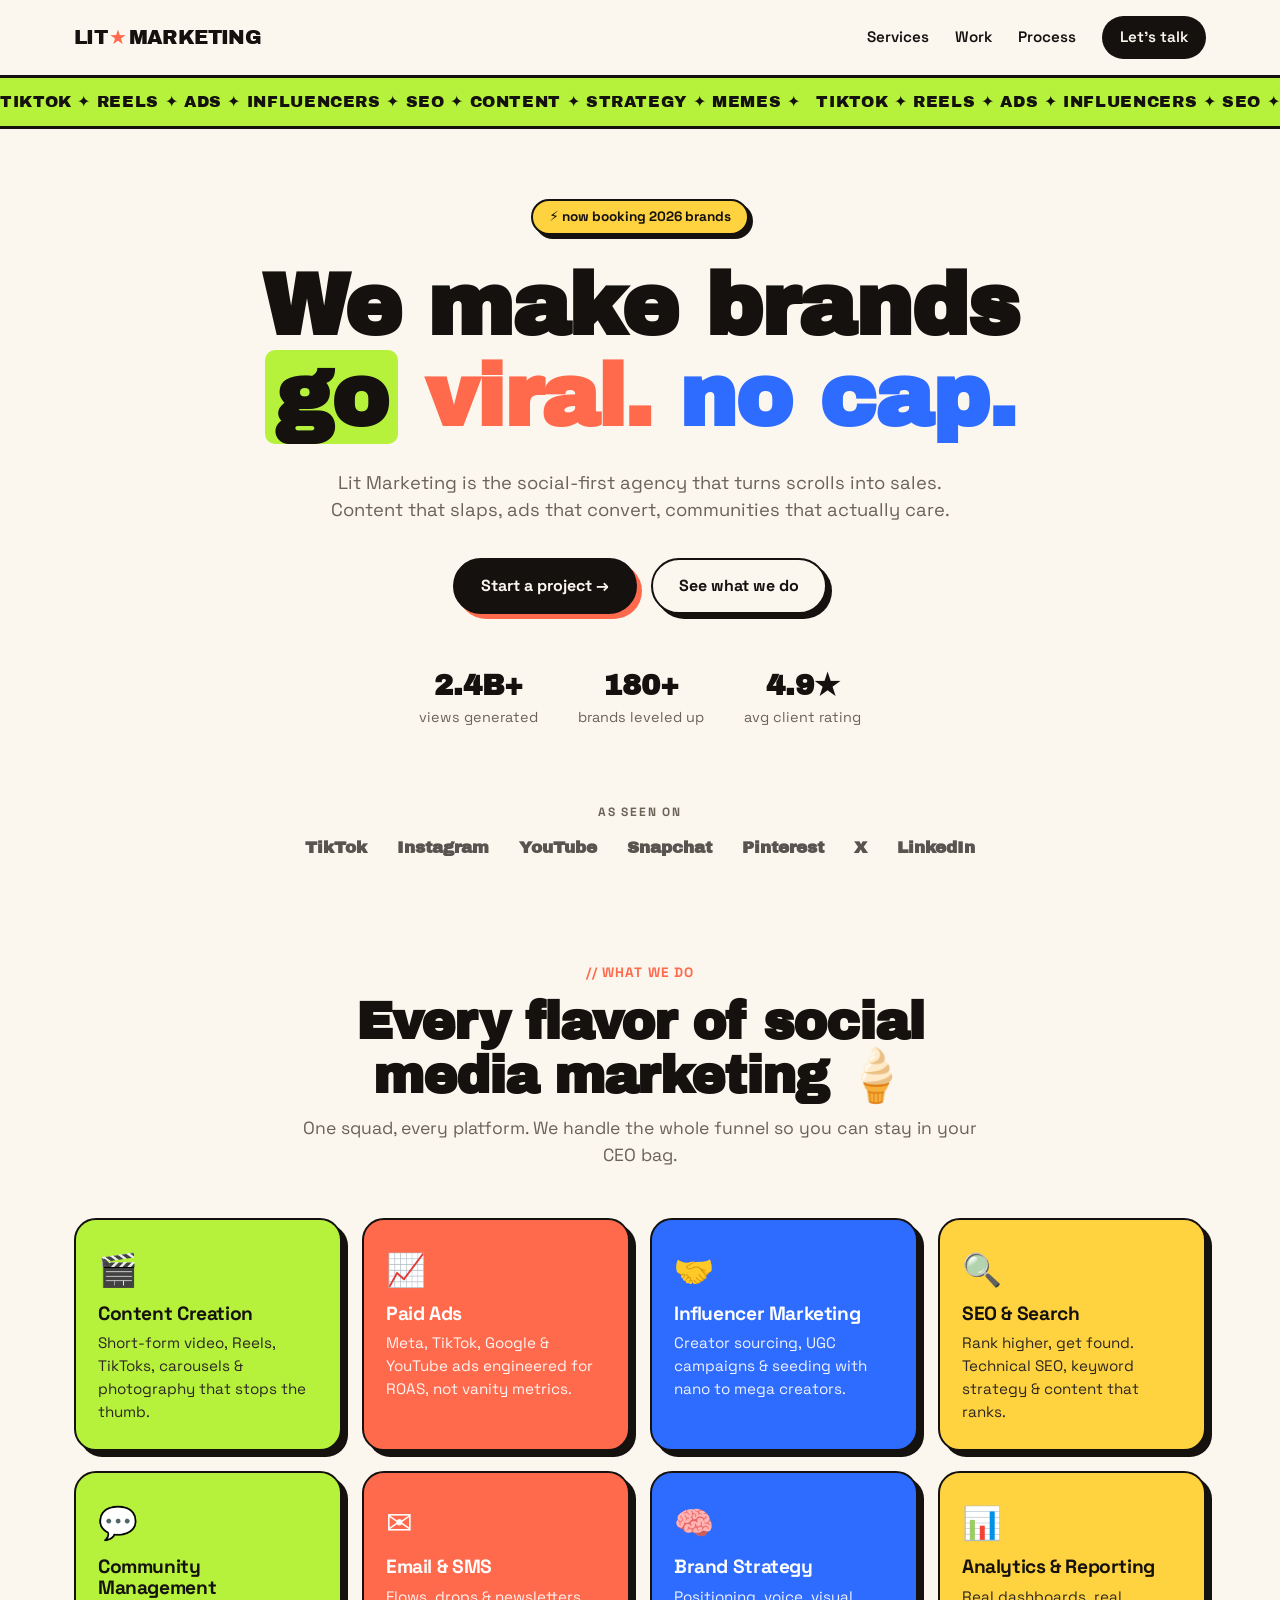
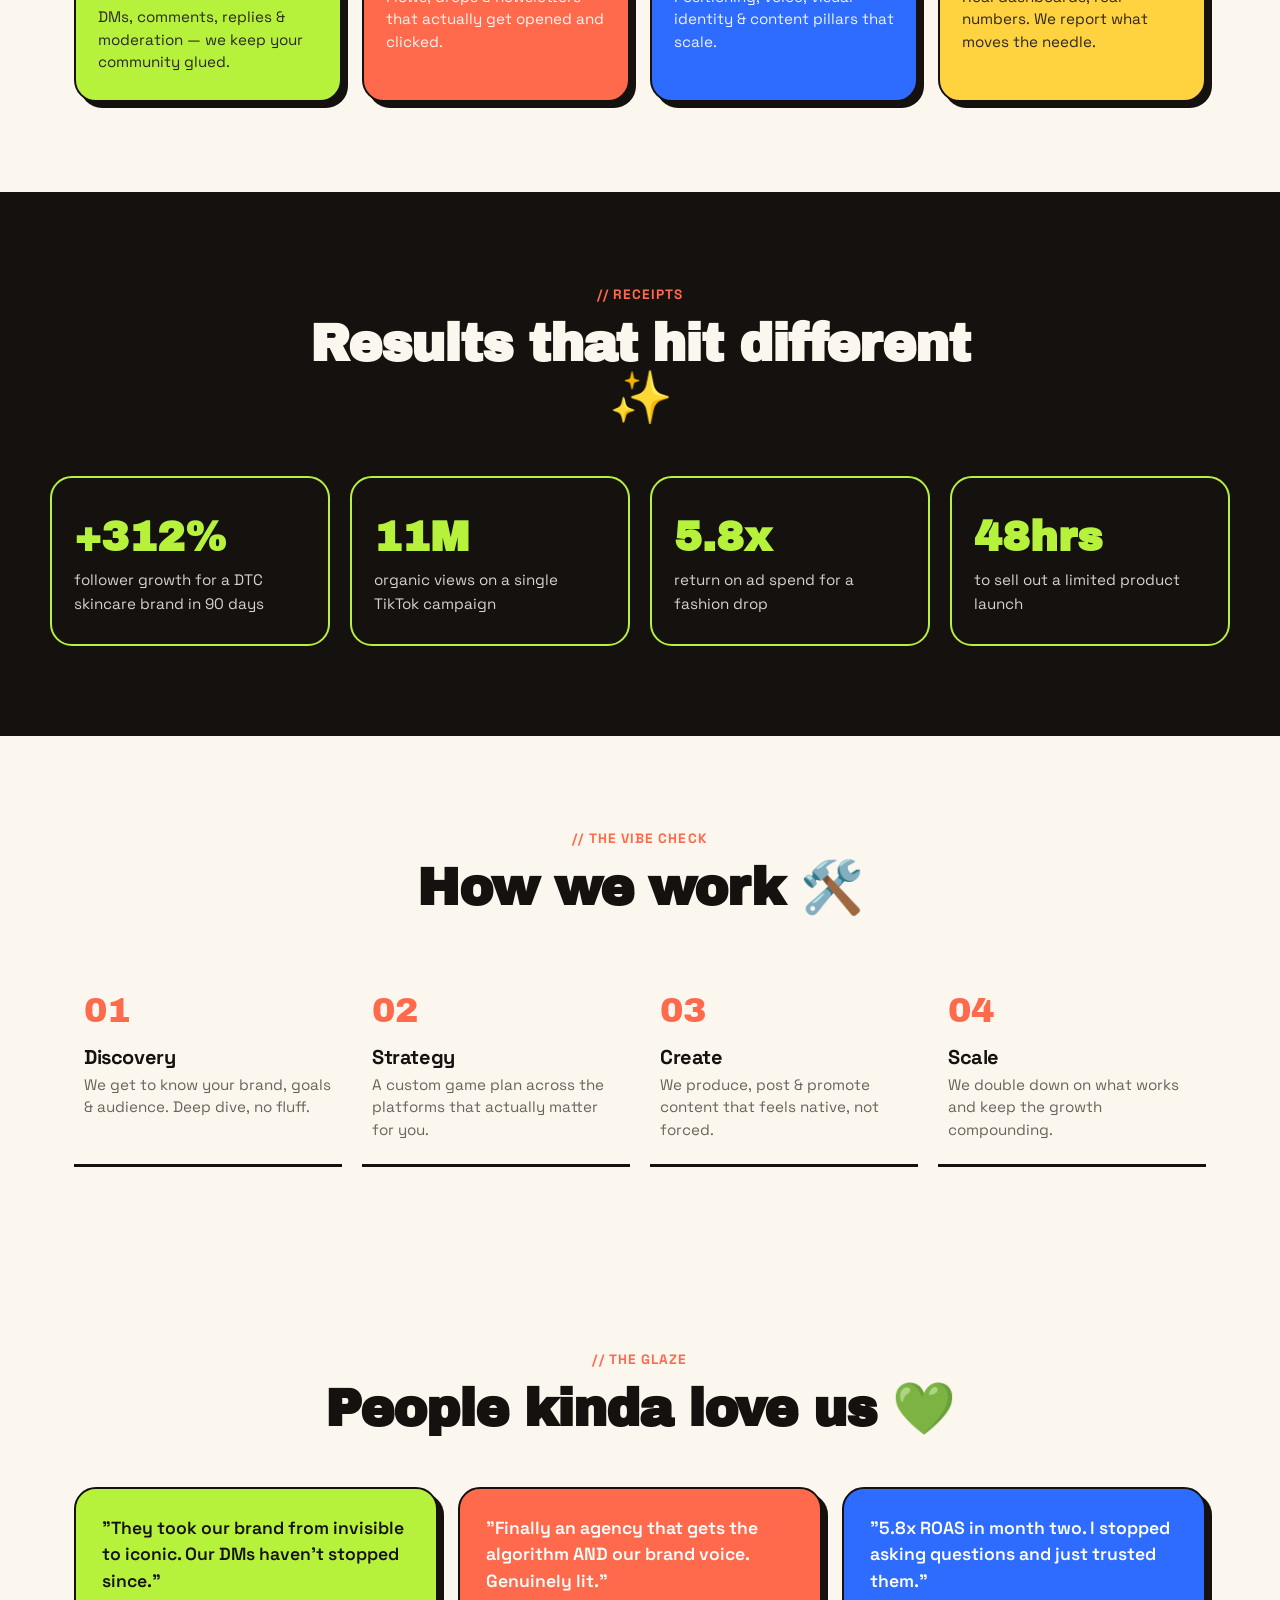
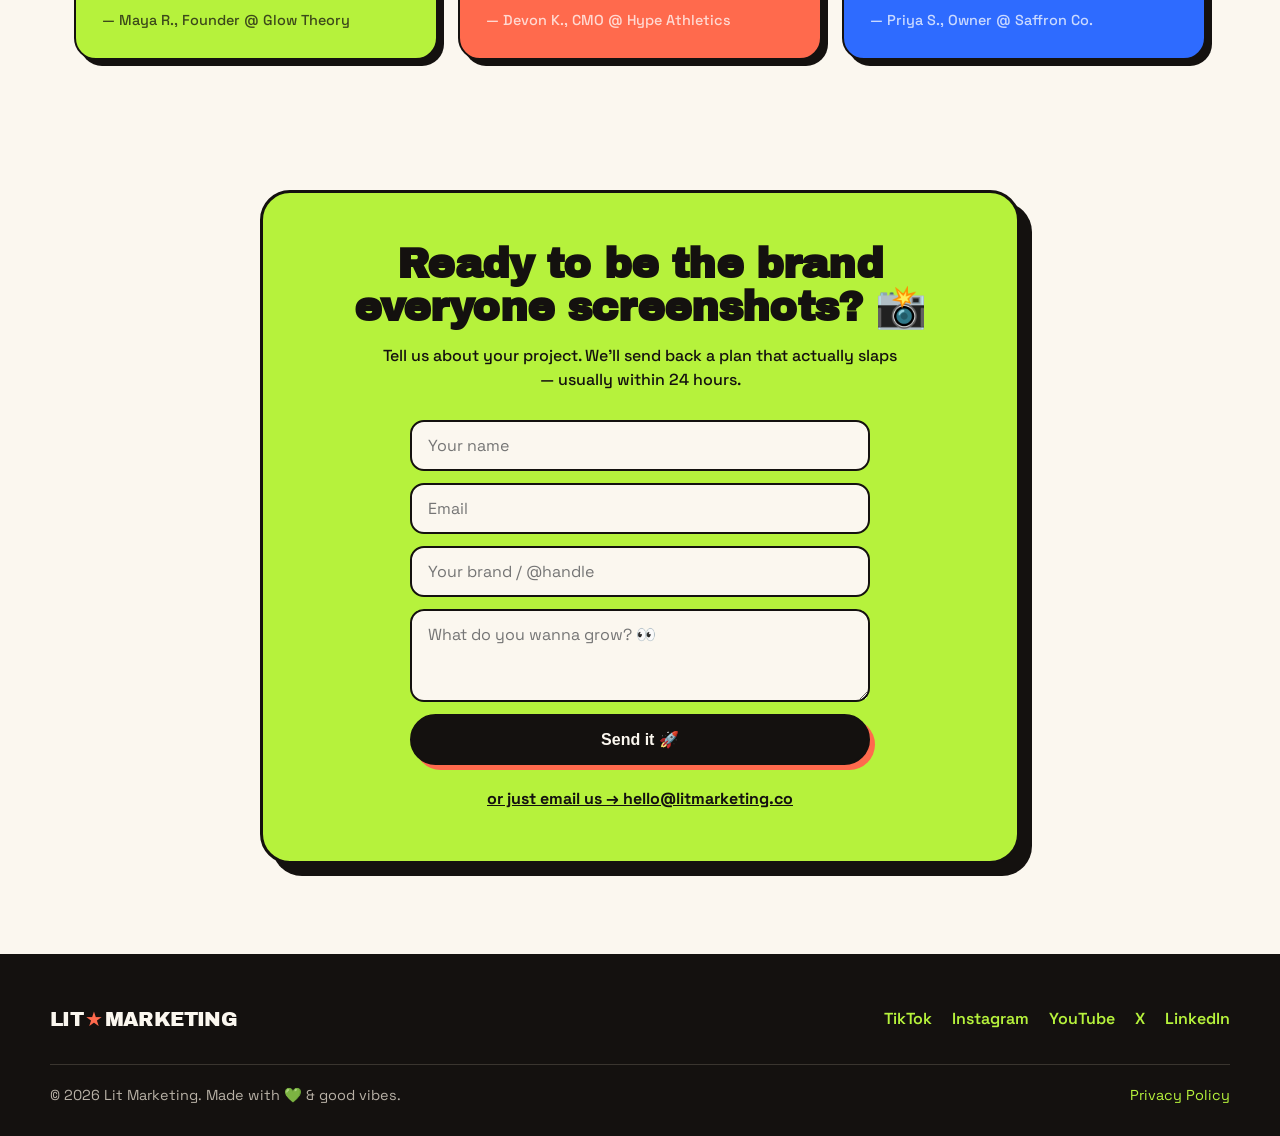
==== index.html @ 9ae71920 "Initial commit: Lit Marketing landing page + privacy policy" ====
<!DOCTYPE html>
<html lang="en">
<head>
  <meta charset="UTF-8" />
  <meta name="viewport" content="width=device-width, initial-scale=1.0" />
  <title>Lit Marketing — We Make Brands Go Viral 🔥</title>
  <meta name="description" content="Lit Marketing is a Gen-Z social media marketing agency. Content, ads, influencer, TikTok, Reels, SEO & more. Let's make your brand iconic." />
  <link rel="preconnect" href="https://fonts.googleapis.com" />
  <link rel="preconnect" href="https://fonts.gstatic.com" crossorigin />
  <link href="https://fonts.googleapis.com/css2?family=Space+Grotesk:wght@400;500;600;700&family=Archivo+Black&display=swap" rel="stylesheet" />
  <link rel="stylesheet" href="styles.css" />
</head>
<body>
  <!-- NAV -->
  <header class="nav">
    <a href="#" class="logo">LIT<span>★</span>MARKETING</a>
    <nav class="nav-links">
      <a href="#services">Services</a>
      <a href="#work">Work</a>
      <a href="#process">Process</a>
      <a href="#contact" class="nav-cta">Let's talk</a>
    </nav>
  </header>

  <!-- MARQUEE -->
  <div class="marquee">
    <div class="marquee-track">
      <span>TIKTOK ✦ REELS ✦ ADS ✦ INFLUENCERS ✦ SEO ✦ CONTENT ✦ STRATEGY ✦ MEMES ✦ </span>
      <span>TIKTOK ✦ REELS ✦ ADS ✦ INFLUENCERS ✦ SEO ✦ CONTENT ✦ STRATEGY ✦ MEMES ✦ </span>
    </div>
  </div>

  <!-- HERO -->
  <section class="hero">
    <div class="hero-badge">⚡ now booking 2026 brands</div>
    <h1>We make brands<br /><span class="hl-green">go</span> <span class="hl-coral">viral.</span> <span class="wink">no cap.</span></h1>
    <p class="hero-sub">Lit Marketing is the social-first agency that turns scrolls into sales. Content that slaps, ads that convert, communities that actually care.</p>
    <div class="hero-cta">
      <a href="#contact" class="btn btn-dark">Start a project →</a>
      <a href="#services" class="btn btn-ghost">See what we do</a>
    </div>
    <div class="hero-stats">
      <div><strong>2.4B+</strong><span>views generated</span></div>
      <div><strong>180+</strong><span>brands leveled up</span></div>
      <div><strong>4.9★</strong><span>avg client rating</span></div>
    </div>
  </section>

  <!-- LOGOS / TRUST -->
  <div class="logos">
    <span>as seen on</span>
    <div class="logo-row">
      <b>TikTok</b><b>Instagram</b><b>YouTube</b><b>Snapchat</b><b>Pinterest</b><b>X</b><b>LinkedIn</b>
    </div>
  </div>

  <!-- SERVICES -->
  <section id="services" class="section">
    <div class="section-head">
      <span class="eyebrow">// what we do</span>
      <h2>Every flavor of social media marketing 🍦</h2>
      <p>One squad, every platform. We handle the whole funnel so you can stay in your CEO bag.</p>
    </div>
    <div class="cards">
      <article class="card c-green">
        <div class="card-emoji">🎬</div>
        <h3>Content Creation</h3>
        <p>Short-form video, Reels, TikToks, carousels & photography that stops the thumb.</p>
      </article>
      <article class="card c-coral">
        <div class="card-emoji">📈</div>
        <h3>Paid Ads</h3>
        <p>Meta, TikTok, Google & YouTube ads engineered for ROAS, not vanity metrics.</p>
      </article>
      <article class="card c-blue">
        <div class="card-emoji">🤝</div>
        <h3>Influencer Marketing</h3>
        <p>Creator sourcing, UGC campaigns & seeding with nano to mega creators.</p>
      </article>
      <article class="card c-yellow">
        <div class="card-emoji">🔍</div>
        <h3>SEO & Search</h3>
        <p>Rank higher, get found. Technical SEO, keyword strategy & content that ranks.</p>
      </article>
      <article class="card c-green">
        <div class="card-emoji">💬</div>
        <h3>Community Management</h3>
        <p>DMs, comments, replies & moderation — we keep your community glued.</p>
      </article>
      <article class="card c-coral">
        <div class="card-emoji">✉️</div>
        <h3>Email & SMS</h3>
        <p>Flows, drops & newsletters that actually get opened and clicked.</p>
      </article>
      <article class="card c-blue">
        <div class="card-emoji">🧠</div>
        <h3>Brand Strategy</h3>
        <p>Positioning, voice, visual identity & content pillars that scale.</p>
      </article>
      <article class="card c-yellow">
        <div class="card-emoji">📊</div>
        <h3>Analytics & Reporting</h3>
        <p>Real dashboards, real numbers. We report what moves the needle.</p>
      </article>
    </div>
  </section>

  <!-- WORK / RESULTS -->
  <section id="work" class="section work">
    <div class="section-head">
      <span class="eyebrow">// receipts</span>
      <h2>Results that hit different ✨</h2>
    </div>
    <div class="result-grid">
      <div class="result"><strong>+312%</strong><span>follower growth for a DTC skincare brand in 90 days</span></div>
      <div class="result"><strong>11M</strong><span>organic views on a single TikTok campaign</span></div>
      <div class="result"><strong>5.8x</strong><span>return on ad spend for a fashion drop</span></div>
      <div class="result"><strong>48hrs</strong><span>to sell out a limited product launch</span></div>
    </div>
  </section>

  <!-- PROCESS -->
  <section id="process" class="section">
    <div class="section-head">
      <span class="eyebrow">// the vibe check</span>
      <h2>How we work 🛠️</h2>
    </div>
    <div class="steps">
      <div class="step"><span class="step-num">01</span><h3>Discovery</h3><p>We get to know your brand, goals & audience. Deep dive, no fluff.</p></div>
      <div class="step"><span class="step-num">02</span><h3>Strategy</h3><p>A custom game plan across the platforms that actually matter for you.</p></div>
      <div class="step"><span class="step-num">03</span><h3>Create</h3><p>We produce, post & promote content that feels native, not forced.</p></div>
      <div class="step"><span class="step-num">04</span><h3>Scale</h3><p>We double down on what works and keep the growth compounding.</p></div>
    </div>
  </section>

  <!-- TESTIMONIALS -->
  <section class="section testi">
    <div class="section-head">
      <span class="eyebrow">// the glaze</span>
      <h2>People kinda love us 💚</h2>
    </div>
    <div class="quotes">
      <blockquote class="q-green">"They took our brand from invisible to iconic. Our DMs haven't stopped since."<cite>— Maya R., Founder @ Glow Theory</cite></blockquote>
      <blockquote class="q-coral">"Finally an agency that gets the algorithm AND our brand voice. Genuinely lit."<cite>— Devon K., CMO @ Hype Athletics</cite></blockquote>
      <blockquote class="q-blue">"5.8x ROAS in month two. I stopped asking questions and just trusted them."<cite>— Priya S., Owner @ Saffron Co.</cite></blockquote>
    </div>
  </section>

  <!-- CTA / CONTACT -->
  <section id="contact" class="cta-banner">
    <h2>Ready to be the brand everyone screenshots? 📸</h2>
    <p>Tell us about your project. We'll send back a plan that actually slaps — usually within 24 hours.</p>
    <form class="contact-form" onsubmit="event.preventDefault(); this.reset(); document.getElementById('thanks').style.display='block';">
      <input type="text" placeholder="Your name" required />
      <input type="email" placeholder="Email" required />
      <input type="text" placeholder="Your brand / @handle" />
      <textarea placeholder="What do you wanna grow? 👀" rows="3"></textarea>
      <button type="submit" class="btn btn-dark">Send it 🚀</button>
      <p id="thanks" class="thanks">Got it! We'll slide into your inbox soon 💌</p>
    </form>
    <a class="email-direct" href="mailto:hello@litmarketing.co">or just email us → hello@litmarketing.co</a>
  </section>

  <!-- FOOTER -->
  <footer class="footer">
    <div class="footer-top">
      <a href="#" class="logo">LIT<span>★</span>MARKETING</a>
      <div class="socials">
        <a href="#" aria-label="TikTok">TikTok</a>
        <a href="#" aria-label="Instagram">Instagram</a>
        <a href="#" aria-label="YouTube">YouTube</a>
        <a href="#" aria-label="X">X</a>
        <a href="#" aria-label="LinkedIn">LinkedIn</a>
      </div>
    </div>
    <div class="footer-bottom">
      <span>© 2026 Lit Marketing. Made with 💚 &amp; good vibes.</span>
      <a href="privacy.html">Privacy Policy</a>
    </div>
  </footer>
</body>
</html>
---- styles.css ----
/* ===== LIT MARKETING — styles ===== */
:root {
  --cream: #FBF7EF;
  --ink: #14110F;
  --green: #B6F23C;   /* lime */
  --coral: #FF6A4D;   /* warm coral */
  --blue: #2E6BFF;    /* electric blue */
  --yellow: #FFD23F;  /* sun yellow */
  --teal: #0FB6A8;
  --muted: #6b6258;
  --radius: 22px;
  --shadow: 0 10px 0 var(--ink);
}

* { margin: 0; padding: 0; box-sizing: border-box; }
html { scroll-behavior: smooth; }
body {
  font-family: 'Space Grotesk', system-ui, sans-serif;
  background: var(--cream);
  color: var(--ink);
  line-height: 1.5;
  overflow-x: hidden;
}
h1, h2, h3 { line-height: 1.05; letter-spacing: -0.02em; }
.section { max-width: 1180px; margin: 0 auto; padding: 90px 24px; }
.eyebrow { font-weight: 700; color: var(--coral); text-transform: uppercase; letter-spacing: 0.08em; font-size: 0.85rem; }

/* ===== NAV ===== */
.nav {
  position: sticky; top: 0; z-index: 50;
  display: flex; align-items: center; justify-content: space-between;
  padding: 16px 24px; max-width: 1180px; margin: 0 auto;
  background: rgba(251,247,239,0.85); backdrop-filter: blur(8px);
}
.logo {
  font-family: 'Archivo Black', sans-serif; font-size: 1.25rem;
  text-decoration: none; color: var(--ink); letter-spacing: -0.03em;
}
.logo span { color: var(--coral); margin: 0 2px; }
.nav-links { display: flex; align-items: center; gap: 26px; }
.nav-links a { text-decoration: none; color: var(--ink); font-weight: 600; font-size: 0.95rem; }
.nav-links a:hover { color: var(--coral); }
.nav-cta {
  background: var(--ink); color: var(--cream) !important;
  padding: 10px 18px; border-radius: 999px;
}
.nav-cta:hover { background: var(--coral); }

/* ===== MARQUEE ===== */
.marquee { background: var(--green); border-top: 3px solid var(--ink); border-bottom: 3px solid var(--ink); overflow: hidden; padding: 12px 0; }
.marquee-track { display: flex; white-space: nowrap; animation: scroll 24s linear infinite; font-family: 'Archivo Black', sans-serif; font-size: 1rem; letter-spacing: 0.04em; }
.marquee-track span { padding-right: 1rem; }
@keyframes scroll { to { transform: translateX(-50%); } }

/* ===== HERO ===== */
.hero { max-width: 1000px; margin: 0 auto; padding: 70px 24px 50px; text-align: center; }
.hero-badge {
  display: inline-block; background: var(--yellow); border: 2px solid var(--ink);
  padding: 6px 16px; border-radius: 999px; font-weight: 700; font-size: 0.85rem;
  box-shadow: 4px 4px 0 var(--ink); margin-bottom: 26px;
}
.hero h1 { font-family: 'Archivo Black', sans-serif; font-size: clamp(2.6rem, 7vw, 5.4rem); }
.hl-green { background: var(--green); padding: 0 10px; border-radius: 10px; }
.hl-coral { color: var(--coral); }
.wink { color: var(--blue); }
.hero-sub { max-width: 620px; margin: 26px auto 0; font-size: 1.15rem; color: var(--muted); }
.hero-cta { display: flex; gap: 14px; justify-content: center; margin: 34px 0 50px; flex-wrap: wrap; }
.btn {
  display: inline-block; font-weight: 700; text-decoration: none;
  padding: 14px 26px; border-radius: 999px; border: 2px solid var(--ink);
  transition: transform 0.12s ease, box-shadow 0.12s ease; font-size: 1rem;
}
.btn:active { transform: translate(3px,3px); box-shadow: none !important; }
.btn-dark { background: var(--ink); color: var(--cream); box-shadow: 5px 5px 0 var(--coral); }
.btn-dark:hover { box-shadow: 7px 7px 0 var(--coral); transform: translate(-1px,-1px); }
.btn-ghost { background: var(--cream); color: var(--ink); box-shadow: 5px 5px 0 var(--ink); }
.btn-ghost:hover { box-shadow: 7px 7px 0 var(--ink); transform: translate(-1px,-1px); }
.hero-stats { display: flex; gap: 40px; justify-content: center; flex-wrap: wrap; }
.hero-stats div { display: flex; flex-direction: column; }
.hero-stats strong { font-family: 'Archivo Black', sans-serif; font-size: 1.8rem; }
.hero-stats span { color: var(--muted); font-size: 0.9rem; }

/* ===== LOGOS ===== */
.logos { text-align: center; padding: 20px 24px 10px; }
.logos > span { text-transform: uppercase; letter-spacing: 0.15em; font-size: 0.75rem; color: var(--muted); font-weight: 700; }
.logo-row { display: flex; gap: 30px; justify-content: center; flex-wrap: wrap; margin-top: 12px; opacity: 0.7; }
.logo-row b { font-family: 'Archivo Black', sans-serif; font-size: 1.05rem; }

/* ===== SECTION HEAD ===== */
.section-head { max-width: 700px; margin: 0 auto 50px; text-align: center; }
.section-head h2 { font-family: 'Archivo Black', sans-serif; font-size: clamp(2rem, 5vw, 3.2rem); margin: 12px 0; }
.section-head p { color: var(--muted); font-size: 1.1rem; }

/* ===== CARDS ===== */
.cards { display: grid; grid-template-columns: repeat(4, 1fr); gap: 20px; }
.card {
  border: 2px solid var(--ink); border-radius: var(--radius); padding: 26px 22px;
  box-shadow: 6px 6px 0 var(--ink); transition: transform 0.15s ease, box-shadow 0.15s ease;
}
.card:hover { transform: translate(-2px,-2px); box-shadow: 9px 9px 0 var(--ink); }
.card-emoji { font-size: 2rem; margin-bottom: 10px; }
.card h3 { font-size: 1.2rem; margin-bottom: 8px; }
.card p { font-size: 0.95rem; color: #2c2722; }
.c-green { background: var(--green); }
.c-coral { background: var(--coral); color: #fff; }
.c-coral p { color: #fff4f1; }
.c-blue { background: var(--blue); color: #fff; }
.c-blue p { color: #eef2ff; }
.c-yellow { background: var(--yellow); }

/* ===== WORK / RESULTS ===== */
.work { background: var(--ink); color: var(--cream); max-width: none; }
.work .section-head h2 { color: var(--cream); }
.result-grid { max-width: 1180px; margin: 0 auto; display: grid; grid-template-columns: repeat(4,1fr); gap: 20px; }
.result { border: 2px solid var(--green); border-radius: var(--radius); padding: 28px 22px; }
.result strong { font-family: 'Archivo Black', sans-serif; font-size: 2.6rem; color: var(--green); display: block; }
.result span { color: #d8d2c8; font-size: 0.95rem; }

/* ===== STEPS ===== */
.steps { display: grid; grid-template-columns: repeat(4,1fr); gap: 20px; }
.step { border-bottom: 3px solid var(--ink); padding: 18px 10px 22px; }
.step-num { font-family: 'Archivo Black', sans-serif; font-size: 2.2rem; color: var(--coral); }
.step h3 { margin: 10px 0 6px; font-size: 1.25rem; }
.step p { color: var(--muted); font-size: 0.95rem; }

/* ===== TESTIMONIALS ===== */
.quotes { display: grid; grid-template-columns: repeat(3,1fr); gap: 20px; }
.quotes blockquote {
  border: 2px solid var(--ink); border-radius: var(--radius); padding: 26px;
  font-size: 1.1rem; font-weight: 600; box-shadow: 6px 6px 0 var(--ink);
}
.quotes cite { display: block; margin-top: 16px; font-size: 0.9rem; font-weight: 500; font-style: normal; opacity: 0.75; }
.q-green { background: var(--green); }
.q-coral { background: var(--coral); color: #fff; }
.q-blue { background: var(--blue); color: #fff; }

/* ===== CTA BANNER ===== */
.cta-banner {
  max-width: 760px; margin: 40px auto 90px; padding: 50px 30px; text-align: center;
  background: var(--green); border: 3px solid var(--ink); border-radius: 30px;
  box-shadow: 12px 12px 0 var(--ink);
}
.cta-banner h2 { font-family: 'Archivo Black', sans-serif; font-size: clamp(1.8rem, 4vw, 2.6rem); }
.cta-banner > p { max-width: 520px; margin: 14px auto 28px; font-weight: 500; }
.contact-form { display: grid; gap: 12px; max-width: 460px; margin: 0 auto; text-align: left; }
.contact-form input, .contact-form textarea {
  border: 2px solid var(--ink); border-radius: 14px; padding: 13px 16px;
  font-family: inherit; font-size: 1rem; background: var(--cream); resize: vertical;
}
.contact-form input:focus, .contact-form textarea:focus { outline: 3px solid var(--blue); }
.contact-form .btn-dark { box-shadow: 5px 5px 0 var(--coral); cursor: pointer; }
.thanks { display: none; text-align: center; font-weight: 700; color: var(--ink); }
.email-direct { display: inline-block; margin-top: 22px; font-weight: 700; color: var(--ink); }

/* ===== FOOTER ===== */
.footer { background: var(--ink); color: var(--cream); padding: 50px 24px 30px; }
.footer-top, .footer-bottom { max-width: 1180px; margin: 0 auto; display: flex; align-items: center; justify-content: space-between; flex-wrap: wrap; gap: 16px; }
.footer .logo { color: var(--cream); }
.socials { display: flex; gap: 20px; flex-wrap: wrap; }
.socials a { color: var(--green); text-decoration: none; font-weight: 600; }
.socials a:hover { color: var(--coral); }
.footer-bottom { margin-top: 30px; padding-top: 20px; border-top: 1px solid #3a352f; font-size: 0.9rem; color: #b8b1a6; }
.footer-bottom a { color: var(--green); text-decoration: none; }

/* ===== RESPONSIVE ===== */
@media (max-width: 900px) {
  .cards, .result-grid, .steps { grid-template-columns: repeat(2,1fr); }
  .quotes { grid-template-columns: 1fr; }
  .nav-links { gap: 14px; }
  .nav-links a:not(.nav-cta) { display: none; }
}
@media (max-width: 540px) {
  .cards, .result-grid, .steps { grid-template-columns: 1fr; }
  .hero-stats { gap: 24px; }
}
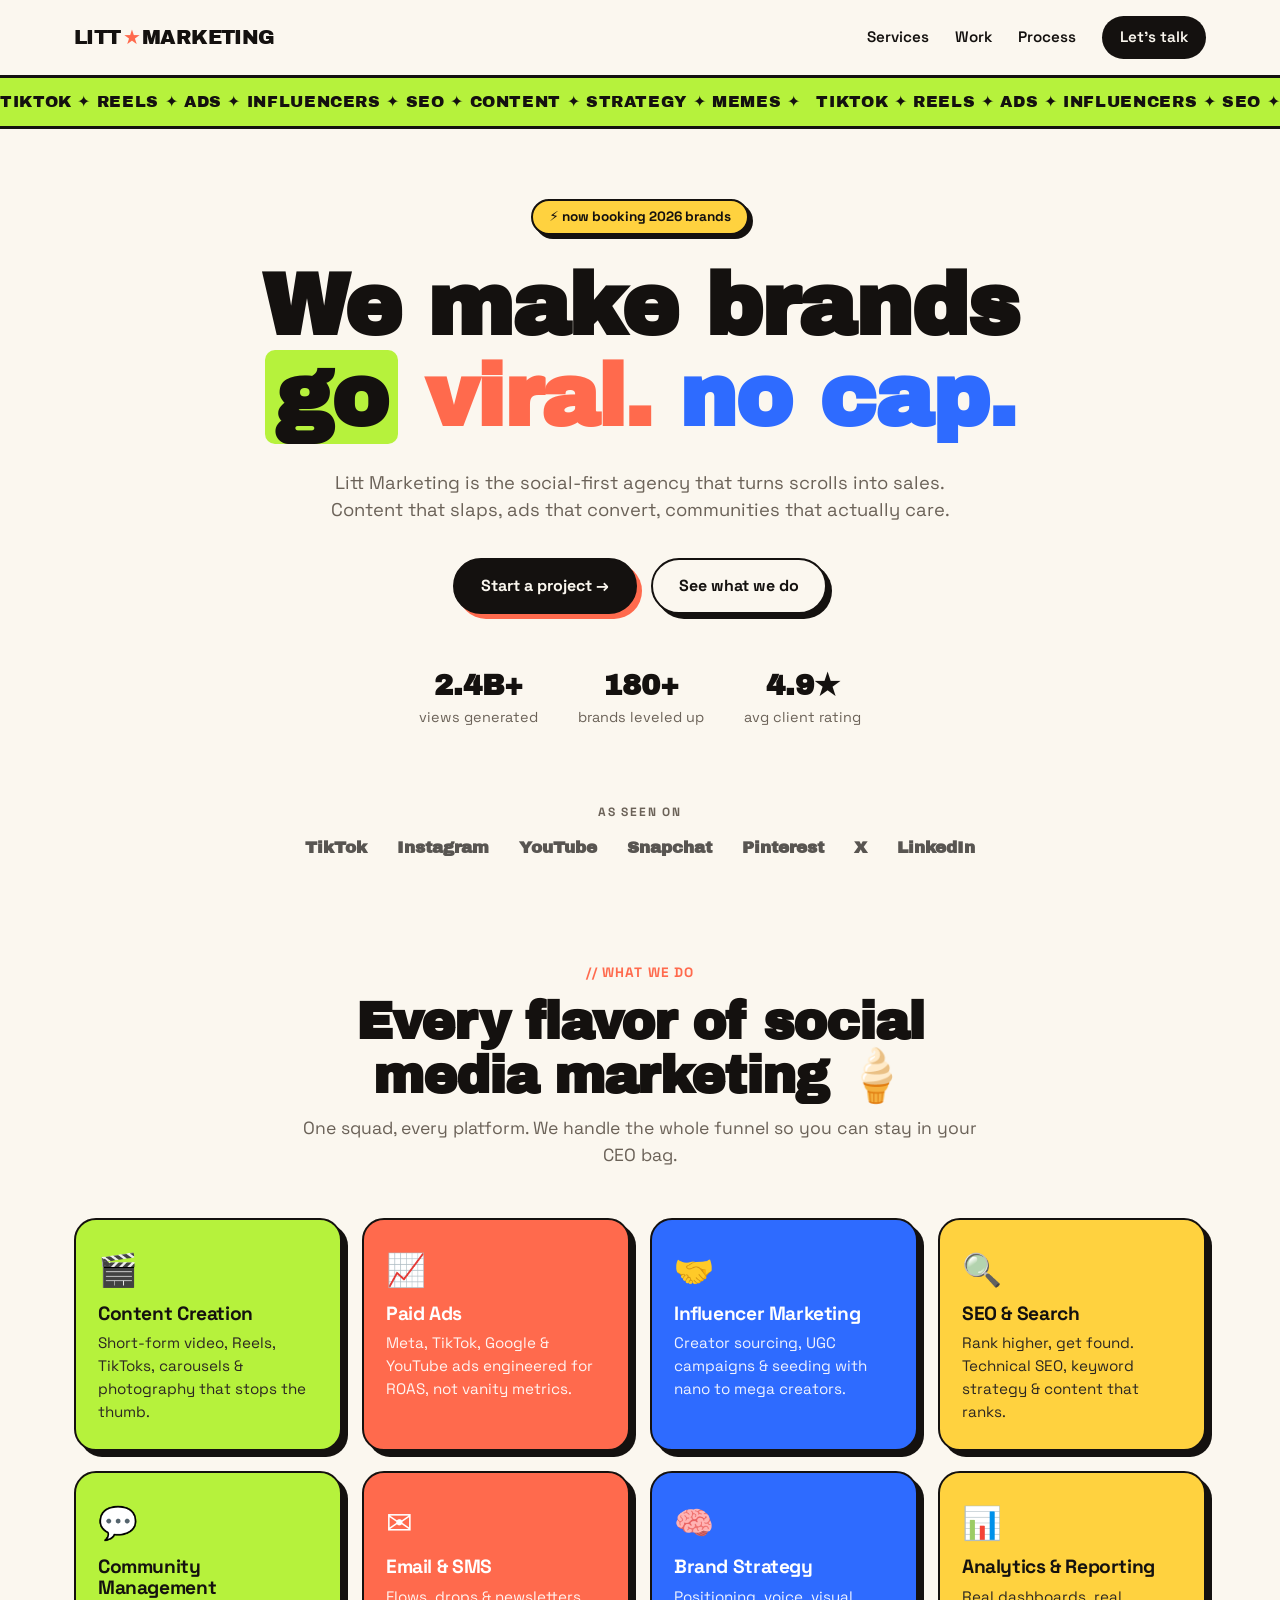
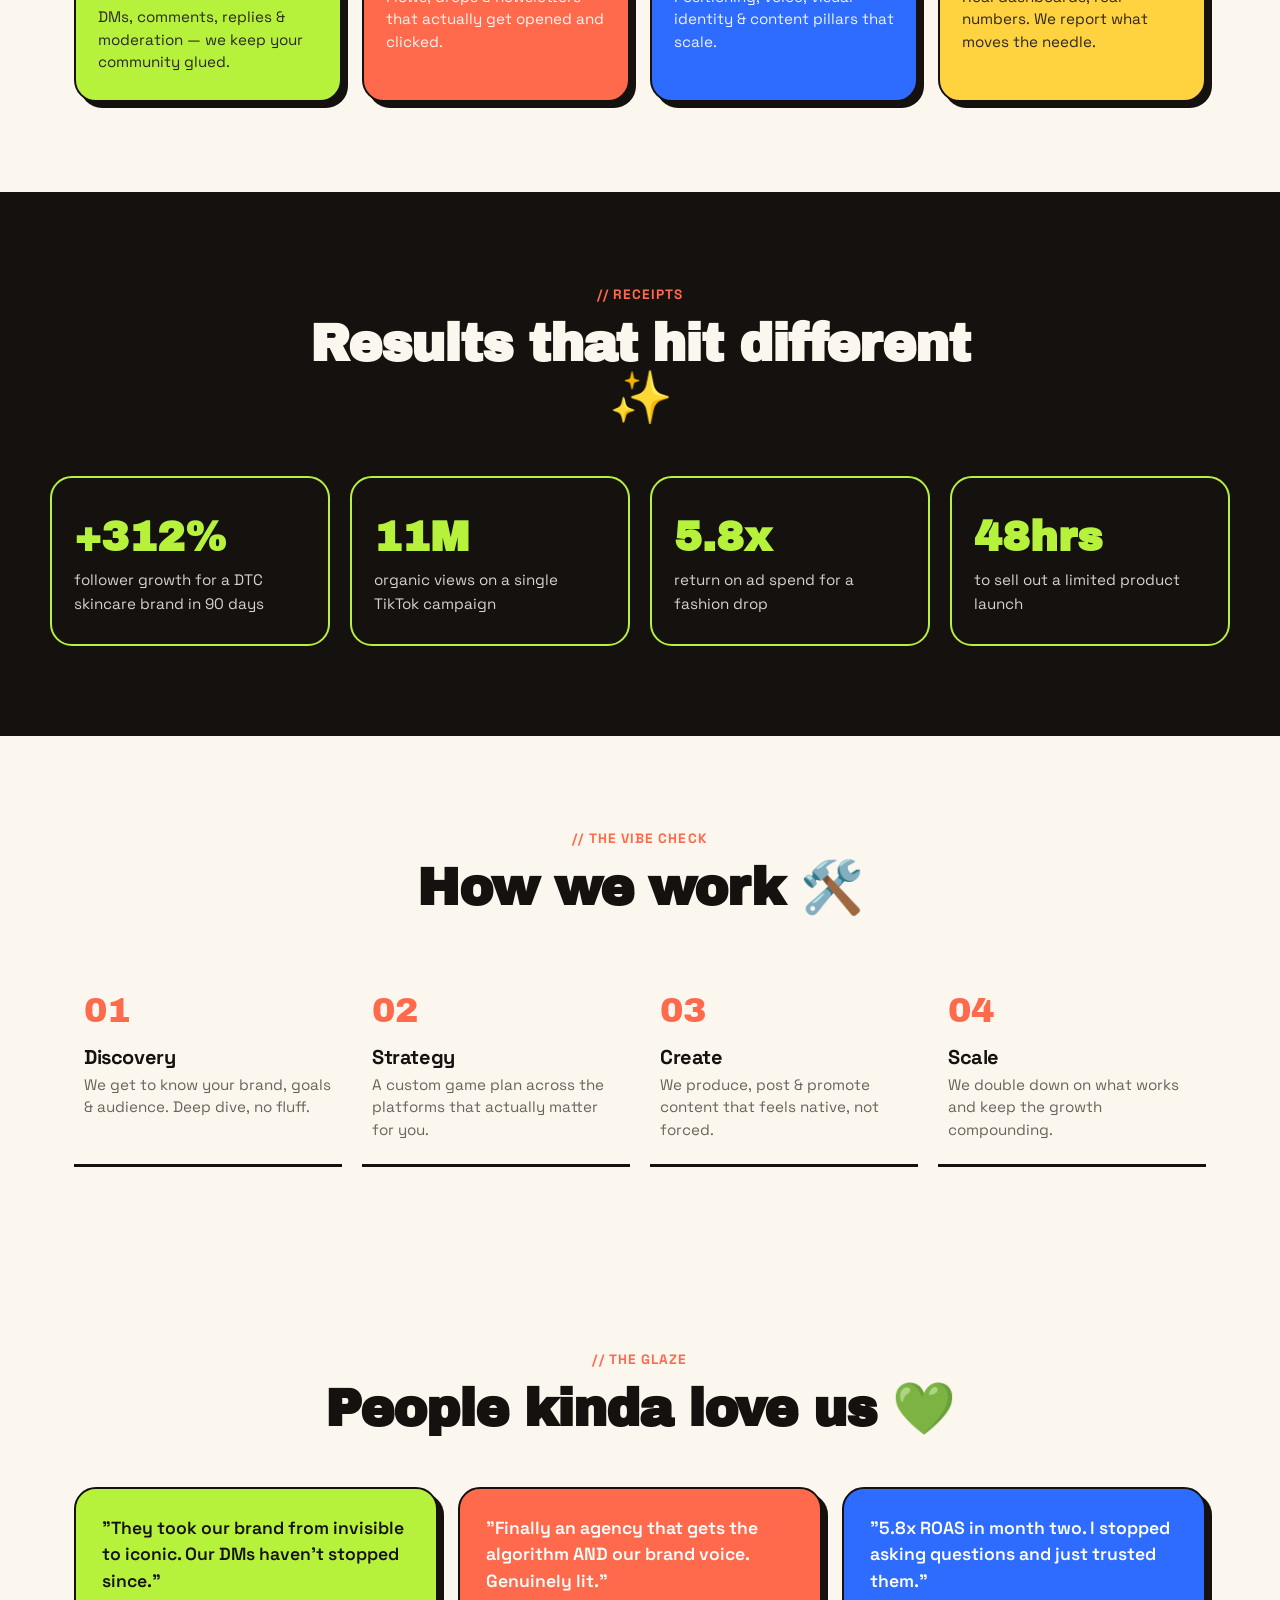
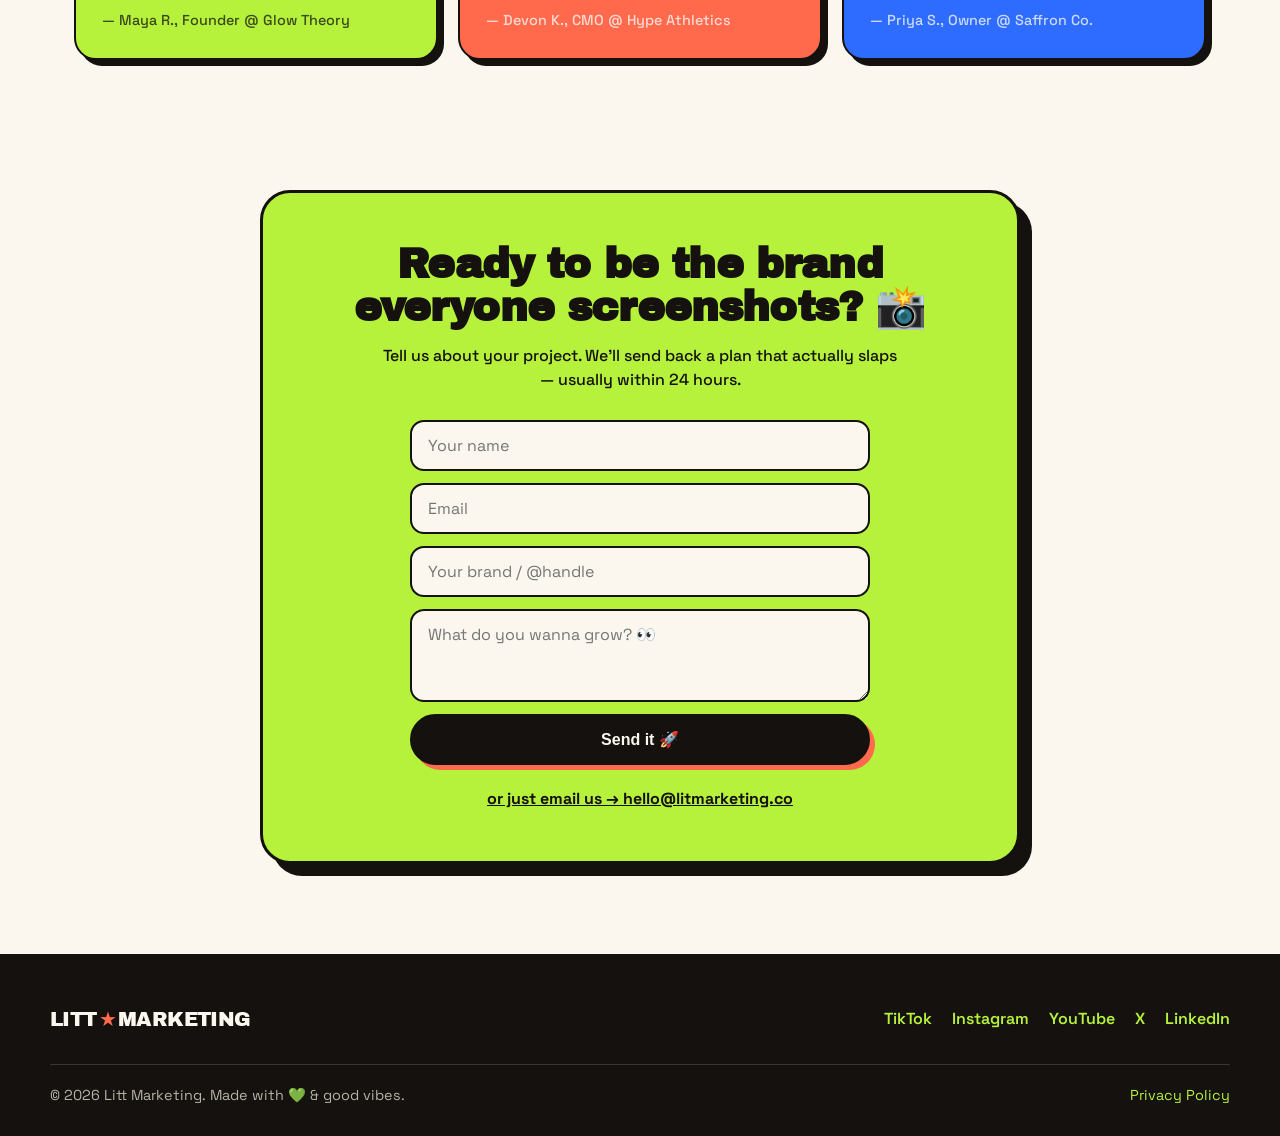
==== commit 259bef18: "Rename brand to Litt Marketing" ====
--- a/index.html
+++ b/index.html
@@ -3,8 +3,8 @@
 <head>
   <meta charset="UTF-8" />
   <meta name="viewport" content="width=device-width, initial-scale=1.0" />
-  <title>Lit Marketing — We Make Brands Go Viral 🔥</title>
-  <meta name="description" content="Lit Marketing is a Gen-Z social media marketing agency. Content, ads, influencer, TikTok, Reels, SEO & more. Let's make your brand iconic." />
+  <title>Litt Marketing — We Make Brands Go Viral 🔥</title>
+  <meta name="description" content="Litt Marketing is a Gen-Z social media marketing agency. Content, ads, influencer, TikTok, Reels, SEO & more. Let's make your brand iconic." />
   <link rel="preconnect" href="https://fonts.googleapis.com" />
   <link rel="preconnect" href="https://fonts.gstatic.com" crossorigin />
   <link href="https://fonts.googleapis.com/css2?family=Space+Grotesk:wght@400;500;600;700&family=Archivo+Black&display=swap" rel="stylesheet" />
@@ -13,7 +13,7 @@
 <body>
   <!-- NAV -->
   <header class="nav">
-    <a href="#" class="logo">LIT<span>★</span>MARKETING</a>
+    <a href="#" class="logo">LITT<span>★</span>MARKETING</a>
     <nav class="nav-links">
       <a href="#services">Services</a>
       <a href="#work">Work</a>
@@ -27,6 +27,10 @@
     <div class="marquee-track">
       <span>TIKTOK ✦ REELS ✦ ADS ✦ INFLUENCERS ✦ SEO ✦ CONTENT ✦ STRATEGY ✦ MEMES ✦ </span>
       <span>TIKTOK ✦ REELS ✦ ADS ✦ INFLUENCERS ✦ SEO ✦ CONTENT ✦ STRATEGY ✦ MEMES ✦ </span>
+      <span>TIKTOK ✦ REELS ✦ ADS ✦ INFLUENCERS ✦ SEO ✦ CONTENT ✦ STRATEGY ✦ MEMES ✦ </span>
+      <span>TIKTOK ✦ REELS ✦ ADS ✦ INFLUENCERS ✦ SEO ✦ CONTENT ✦ STRATEGY ✦ MEMES ✦ </span>
+      <span>TIKTOK ✦ REELS ✦ ADS ✦ INFLUENCERS ✦ SEO ✦ CONTENT ✦ STRATEGY ✦ MEMES ✦ </span>
+      <span>TIKTOK ✦ REELS ✦ ADS ✦ INFLUENCERS ✦ SEO ✦ CONTENT ✦ STRATEGY ✦ MEMES ✦ </span>
     </div>
   </div>
 
@@ -34,7 +38,7 @@
   <section class="hero">
     <div class="hero-badge">⚡ now booking 2026 brands</div>
     <h1>We make brands<br /><span class="hl-green">go</span> <span class="hl-coral">viral.</span> <span class="wink">no cap.</span></h1>
-    <p class="hero-sub">Lit Marketing is the social-first agency that turns scrolls into sales. Content that slaps, ads that convert, communities that actually care.</p>
+    <p class="hero-sub">Litt Marketing is the social-first agency that turns scrolls into sales. Content that slaps, ads that convert, communities that actually care.</p>
     <div class="hero-cta">
       <a href="#contact" class="btn btn-dark">Start a project →</a>
       <a href="#services" class="btn btn-ghost">See what we do</a>
@@ -164,7 +168,7 @@
   <!-- FOOTER -->
   <footer class="footer">
     <div class="footer-top">
-      <a href="#" class="logo">LIT<span>★</span>MARKETING</a>
+      <a href="#" class="logo">LITT<span>★</span>MARKETING</a>
       <div class="socials">
         <a href="#" aria-label="TikTok">TikTok</a>
         <a href="#" aria-label="Instagram">Instagram</a>
@@ -174,7 +178,7 @@
       </div>
     </div>
     <div class="footer-bottom">
-      <span>© 2026 Lit Marketing. Made with 💚 &amp; good vibes.</span>
+      <span>© 2026 Litt Marketing. Made with 💚 &amp; good vibes.</span>
       <a href="privacy.html">Privacy Policy</a>
     </div>
   </footer>
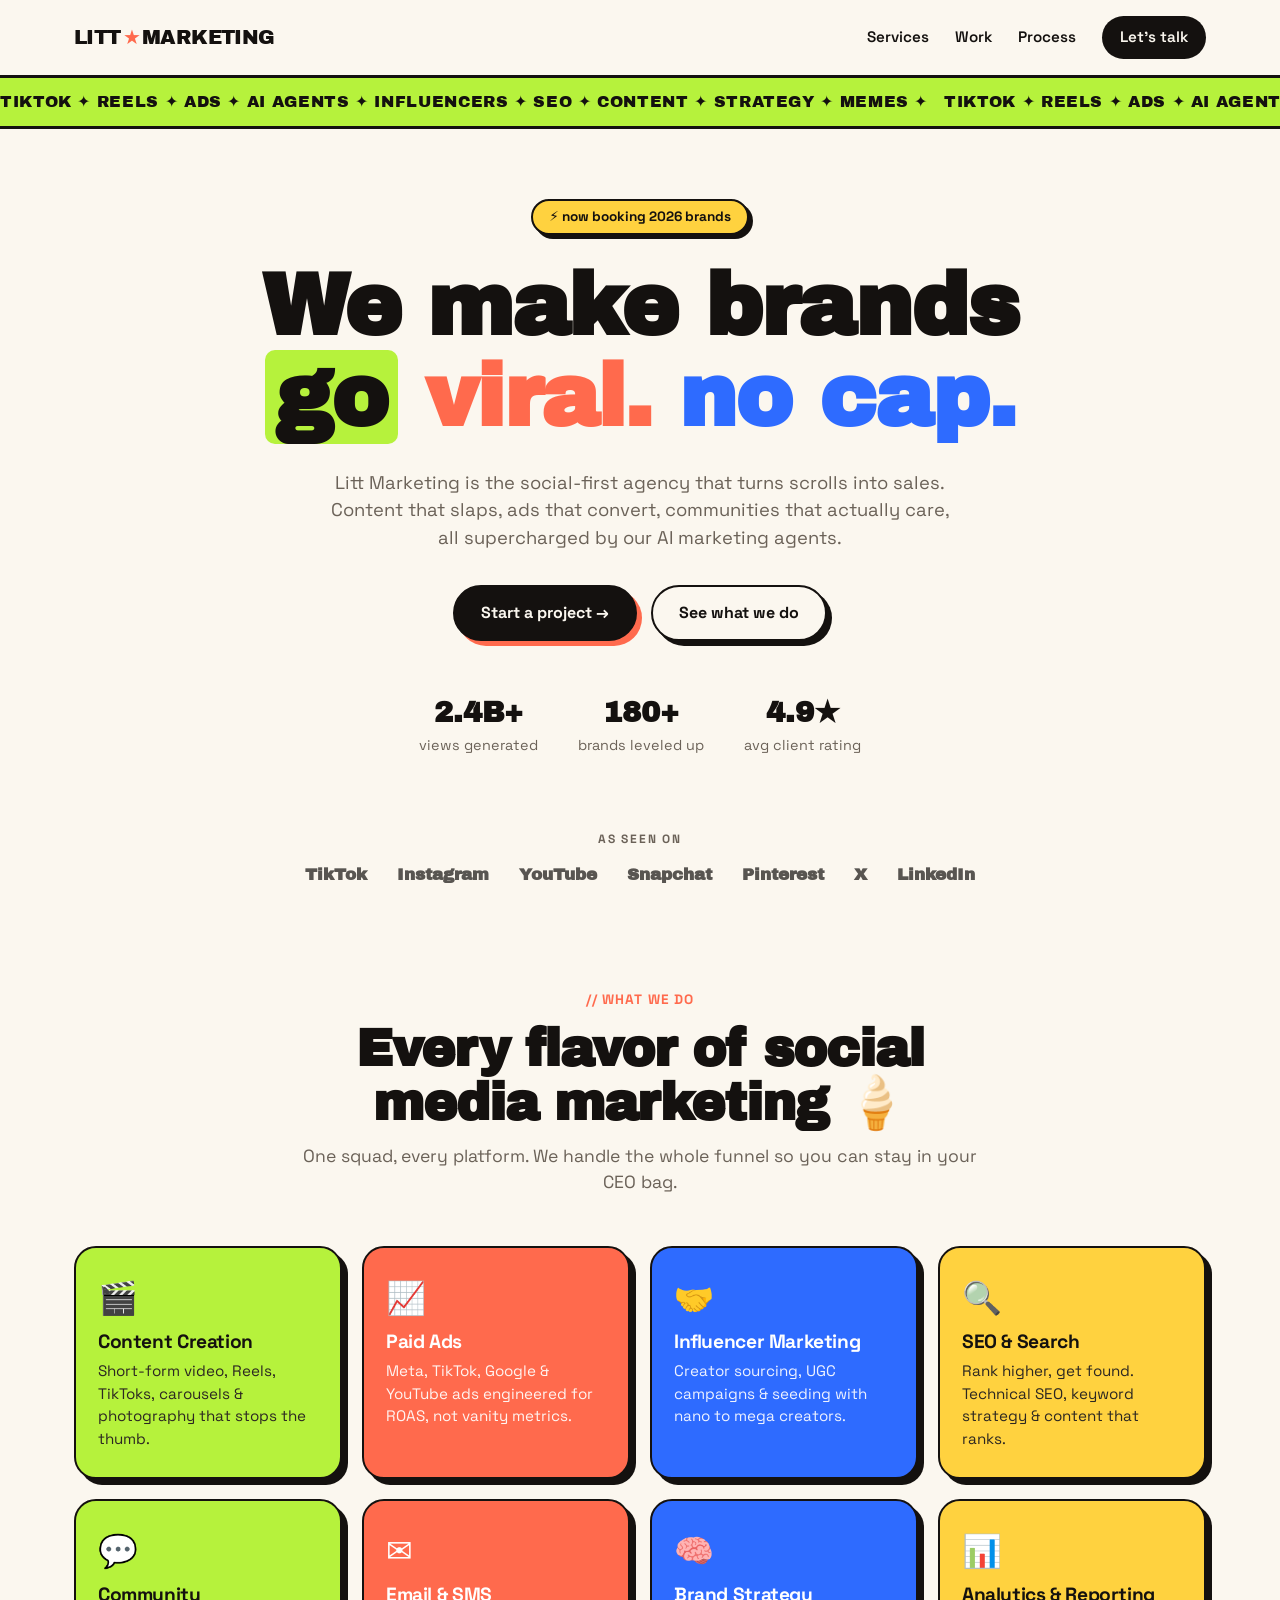
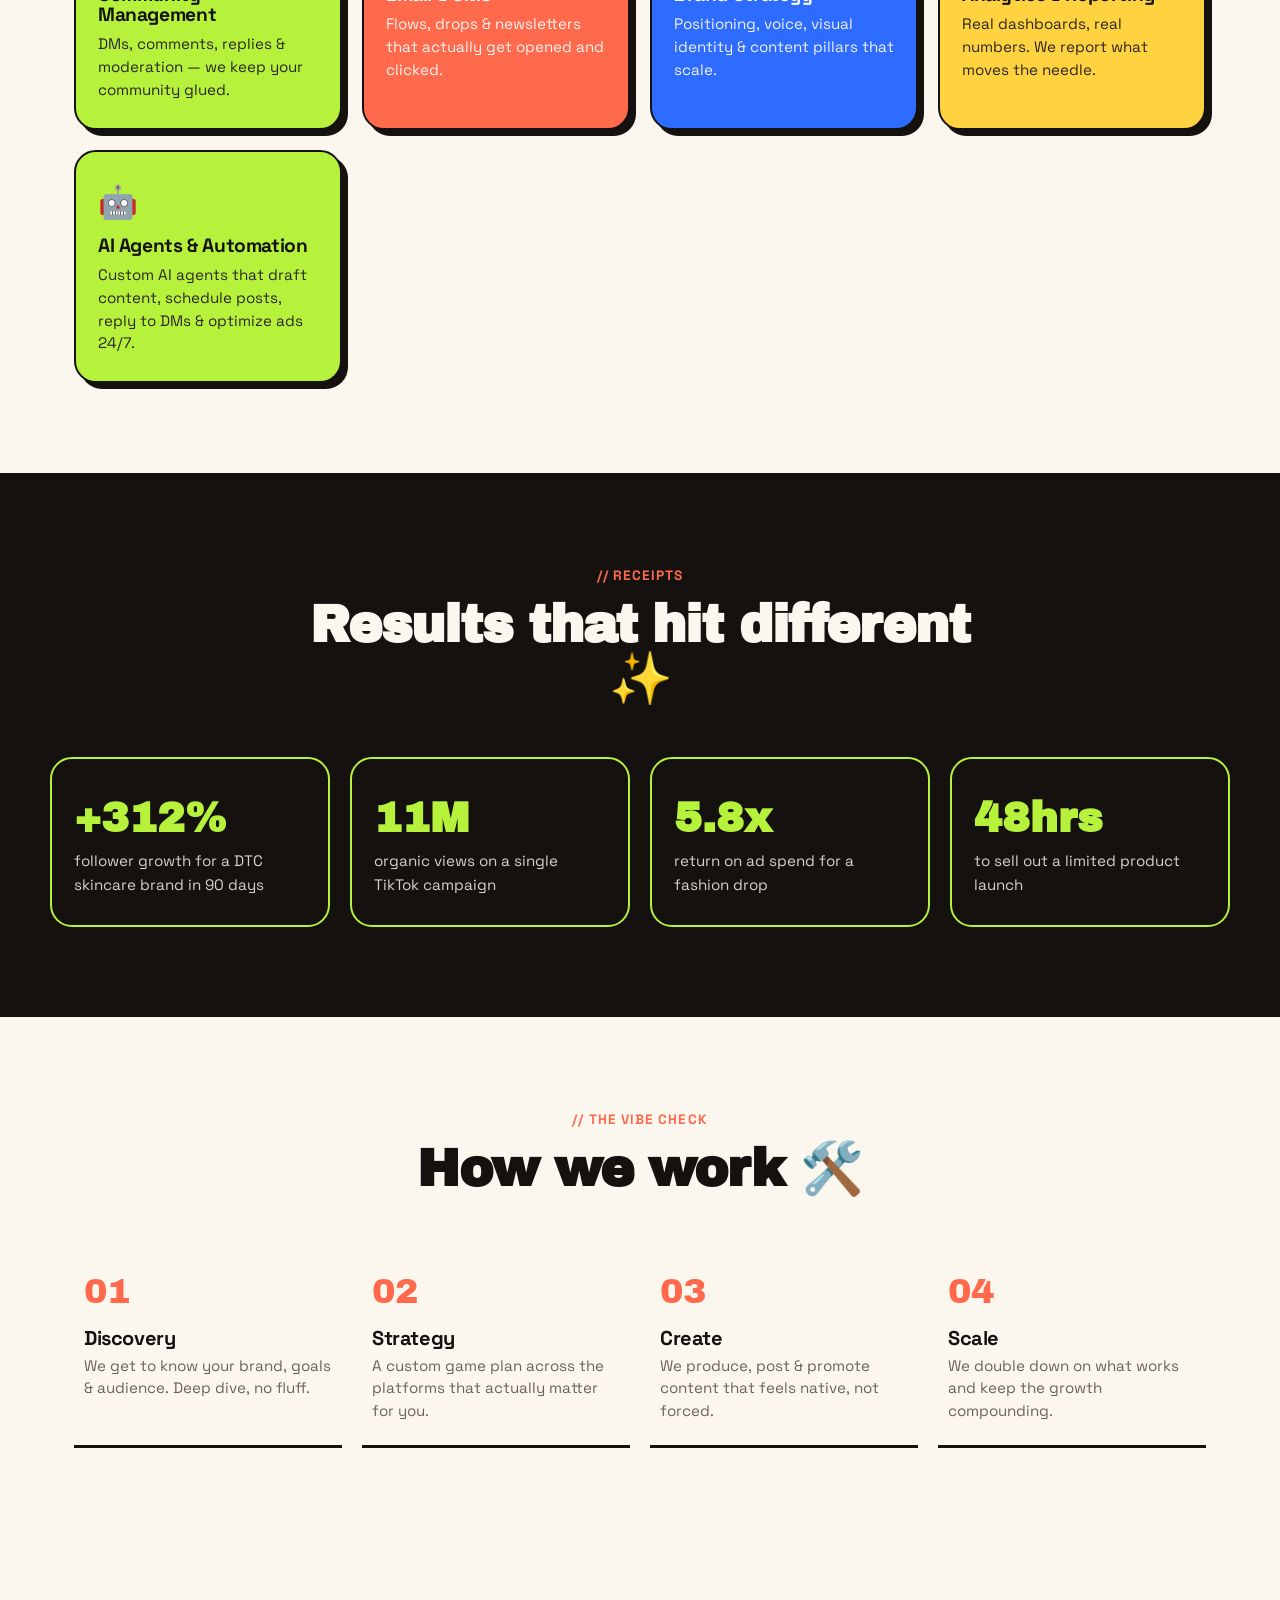
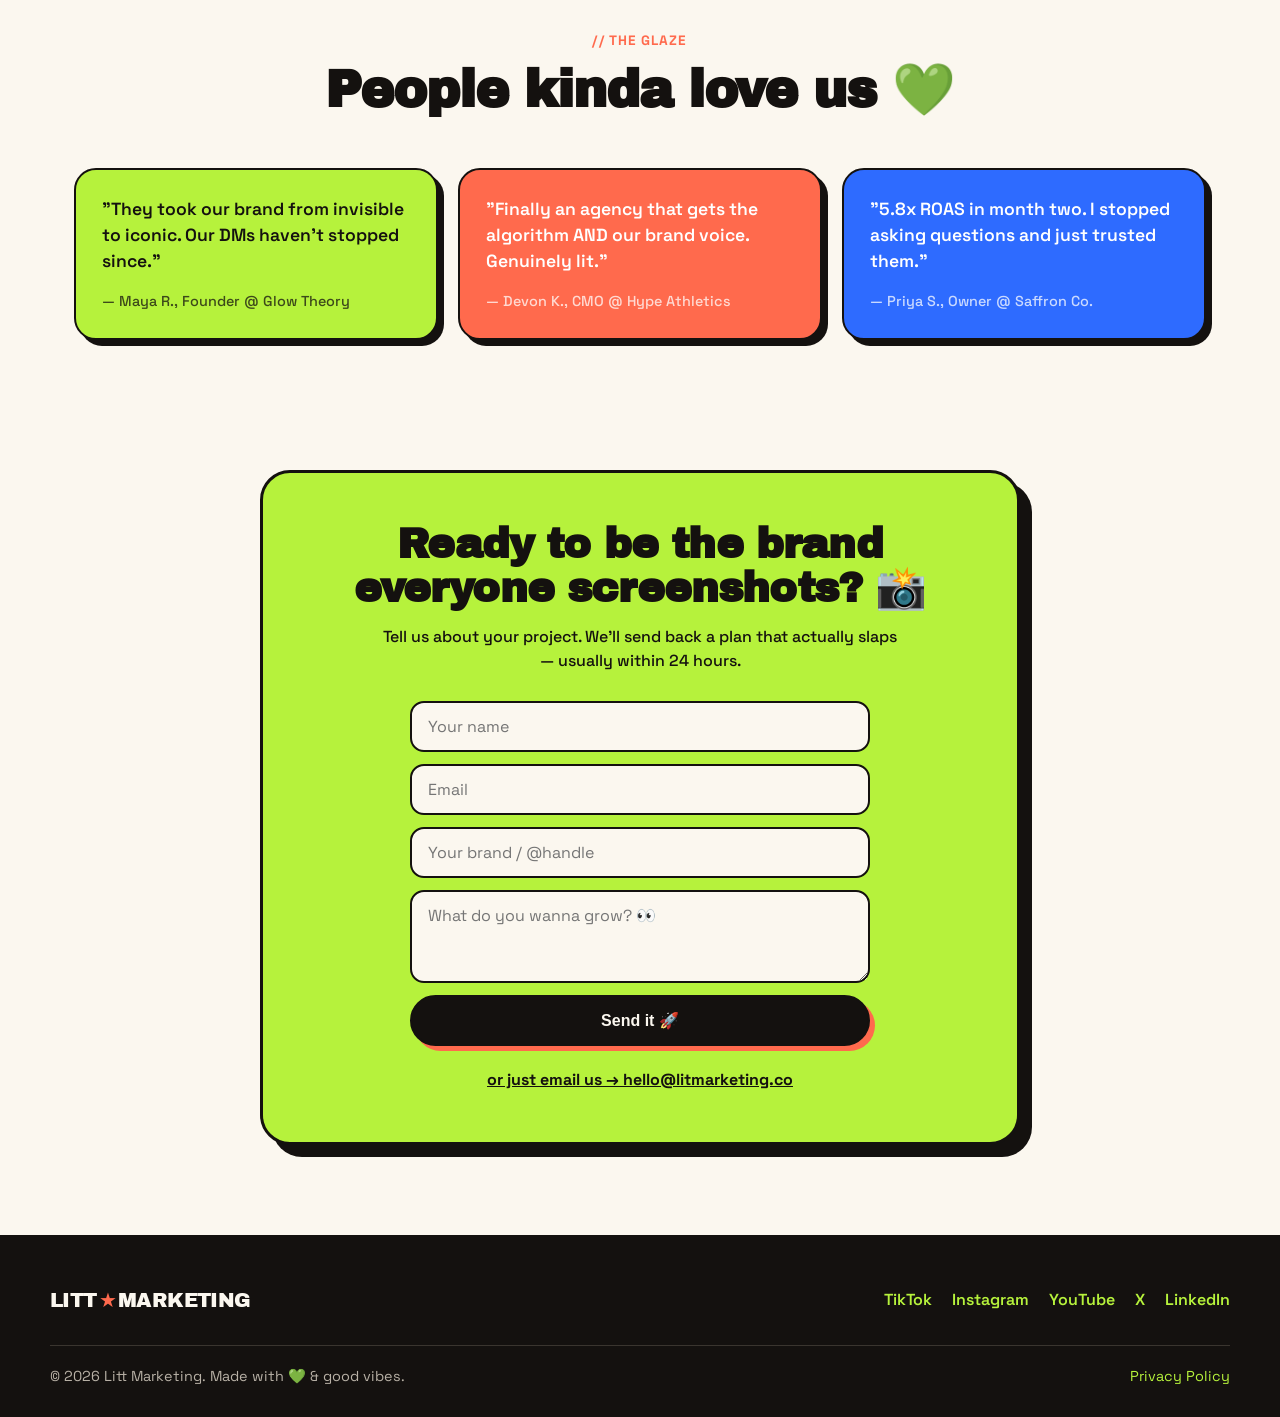
==== commit 84e9cfe8: "Add AI agents mention: service card, hero copy, marquee" ====
--- a/index.html
+++ b/index.html
@@ -25,12 +25,12 @@
   <!-- MARQUEE -->
   <div class="marquee">
     <div class="marquee-track">
-      <span>TIKTOK ✦ REELS ✦ ADS ✦ INFLUENCERS ✦ SEO ✦ CONTENT ✦ STRATEGY ✦ MEMES ✦ </span>
-      <span>TIKTOK ✦ REELS ✦ ADS ✦ INFLUENCERS ✦ SEO ✦ CONTENT ✦ STRATEGY ✦ MEMES ✦ </span>
-      <span>TIKTOK ✦ REELS ✦ ADS ✦ INFLUENCERS ✦ SEO ✦ CONTENT ✦ STRATEGY ✦ MEMES ✦ </span>
-      <span>TIKTOK ✦ REELS ✦ ADS ✦ INFLUENCERS ✦ SEO ✦ CONTENT ✦ STRATEGY ✦ MEMES ✦ </span>
-      <span>TIKTOK ✦ REELS ✦ ADS ✦ INFLUENCERS ✦ SEO ✦ CONTENT ✦ STRATEGY ✦ MEMES ✦ </span>
-      <span>TIKTOK ✦ REELS ✦ ADS ✦ INFLUENCERS ✦ SEO ✦ CONTENT ✦ STRATEGY ✦ MEMES ✦ </span>
+      <span>TIKTOK ✦ REELS ✦ ADS ✦ AI AGENTS ✦ INFLUENCERS ✦ SEO ✦ CONTENT ✦ STRATEGY ✦ MEMES ✦ </span>
+      <span>TIKTOK ✦ REELS ✦ ADS ✦ AI AGENTS ✦ INFLUENCERS ✦ SEO ✦ CONTENT ✦ STRATEGY ✦ MEMES ✦ </span>
+      <span>TIKTOK ✦ REELS ✦ ADS ✦ AI AGENTS ✦ INFLUENCERS ✦ SEO ✦ CONTENT ✦ STRATEGY ✦ MEMES ✦ </span>
+      <span>TIKTOK ✦ REELS ✦ ADS ✦ AI AGENTS ✦ INFLUENCERS ✦ SEO ✦ CONTENT ✦ STRATEGY ✦ MEMES ✦ </span>
+      <span>TIKTOK ✦ REELS ✦ ADS ✦ AI AGENTS ✦ INFLUENCERS ✦ SEO ✦ CONTENT ✦ STRATEGY ✦ MEMES ✦ </span>
+      <span>TIKTOK ✦ REELS ✦ ADS ✦ AI AGENTS ✦ INFLUENCERS ✦ SEO ✦ CONTENT ✦ STRATEGY ✦ MEMES ✦ </span>
     </div>
   </div>
 
@@ -38,7 +38,7 @@
   <section class="hero">
     <div class="hero-badge">⚡ now booking 2026 brands</div>
     <h1>We make brands<br /><span class="hl-green">go</span> <span class="hl-coral">viral.</span> <span class="wink">no cap.</span></h1>
-    <p class="hero-sub">Litt Marketing is the social-first agency that turns scrolls into sales. Content that slaps, ads that convert, communities that actually care.</p>
+    <p class="hero-sub">Litt Marketing is the social-first agency that turns scrolls into sales. Content that slaps, ads that convert, communities that actually care, all supercharged by our AI marketing agents.</p>
     <div class="hero-cta">
       <a href="#contact" class="btn btn-dark">Start a project →</a>
       <a href="#services" class="btn btn-ghost">See what we do</a>
@@ -105,6 +105,11 @@
         <div class="card-emoji">📊</div>
         <h3>Analytics & Reporting</h3>
         <p>Real dashboards, real numbers. We report what moves the needle.</p>
+      </article>
+      <article class="card c-green">
+        <div class="card-emoji">🤖</div>
+        <h3>AI Agents & Automation</h3>
+        <p>Custom AI agents that draft content, schedule posts, reply to DMs & optimize ads 24/7.</p>
       </article>
     </div>
   </section>
